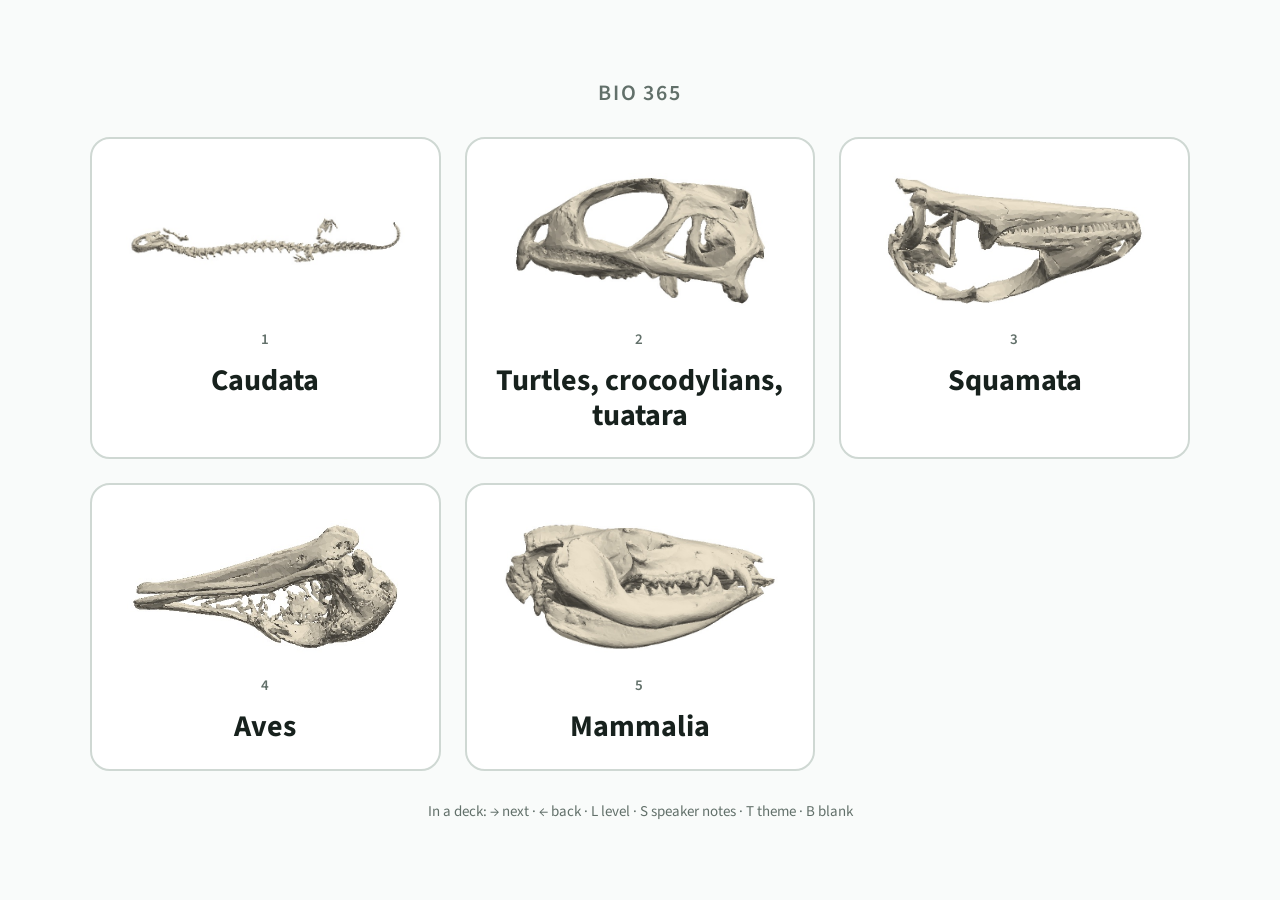
==== index.html @ a4aa0257 "Five BIO 365 lecture decks: Caudata, turtles/crocodylians/tuatara, Squamata, Aves, Mammalia Built on" ====
<!doctype html>
<html lang="en">
<head>
<meta charset="utf-8">
<meta name="viewport" content="width=device-width, initial-scale=1">
<title>BIO 365 lectures</title>
<meta name="description" content="Five lecture decks for BIO 365 comparative vertebrate anatomy: salamanders, turtles and crocodylians and tuatara, squamates, birds, mammals.">
<link rel="preconnect" href="https://fonts.googleapis.com">
<link rel="preconnect" href="https://fonts.gstatic.com" crossorigin>
<link rel="stylesheet" href="https://fonts.googleapis.com/css2?family=Source+Sans+3:wght@400;600;700&display=swap">
<style>
  :root { --board: #f9fbfa; --card: #ffffff; --ink: #17211d; --muted: #62706a; --rule: #cfd8d3; --accent-ink: #8a6100; color-scheme: light; }
  @media (prefers-color-scheme: dark) {
    :root:not([data-theme="light"]) { --board: #1b2823; --card: #24352e; --ink: #edece3; --muted: #919d97; --rule: #34463e; --accent-ink: #f5d76e; color-scheme: dark; }
  }
  :root[data-theme="dark"] { --board: #1b2823; --card: #24352e; --ink: #edece3; --muted: #919d97; --rule: #34463e; --accent-ink: #f5d76e; color-scheme: dark; }
  *, *::before, *::after { box-sizing: border-box; }
  html, body { margin: 0; min-height: 100%; }
  body { min-height: 100vh; display: grid; place-items: center; padding: 32px 16px; background: var(--board); color: var(--ink); font: 18px/1.4 "Source Sans 3", "Segoe UI", system-ui, sans-serif; }
  main { width: 100%; max-width: 1100px; }
  h1 { margin: 0 0 28px; font-weight: 600; font-size: 22px; letter-spacing: 0.08em; color: var(--muted); text-align: center; }
  .tiles { display: grid; grid-template-columns: repeat(auto-fit, minmax(300px, 1fr)); gap: 24px; }
  .tile { display: flex; flex-direction: column; align-items: center; gap: 14px; padding: 26px 22px 24px; color: var(--ink); text-decoration: none; background: var(--card); border: 2px solid var(--rule); border-radius: 20px; transition: border-color 0.2s, transform 0.2s; }
  .tile:hover { border-color: var(--accent-ink); transform: translateY(-2px); }
  .tile:focus-visible { outline: 3px solid var(--accent-ink); outline-offset: 3px; }
  .pic { height: 150px; width: 100%; display: grid; place-items: center; border-radius: 12px; background: #fff; }
  .pic img { max-height: 135px; max-width: 92%; object-fit: contain; }
  .n { font-weight: 600; font-size: 15px; letter-spacing: 0.08em; color: var(--muted); }
  .name { font-weight: 700; font-size: 30px; line-height: 1.15; text-align: center; }
  .keys { margin: 30px 0 0; font-size: 15px; color: var(--muted); text-align: center; }
  @media (prefers-reduced-motion: reduce) { .tile { transition: none; } .tile:hover { transform: none; } }
</style>
</head>
<body>
<main>
  <h1>BIO 365</h1>
  <nav class="tiles" aria-label="Lectures">
    <a class="tile" href="caudata/"><span class="pic"><img src="caudata/img/3D_MS_Cryptobranchus-skeleton-UF88726_view1_side.jpg" alt=""></span><span class="n">1</span><span class="name">Caudata</span></a>
    <a class="tile" href="reptiles/"><span class="pic"><img src="reptiles/img/3D_MS_Sphenodon-skull-UF11978_view1_side.jpg" alt=""></span><span class="n">2</span><span class="name">Turtles, crocodylians, tuatara</span></a>
    <a class="tile" href="squamata/"><span class="pic"><img src="squamata/img/3D_MS_Gekko-smithii-CAS9595_view1_side.jpg" alt=""></span><span class="n">3</span><span class="name">Squamata</span></a>
    <a class="tile" href="aves/"><span class="pic"><img src="aves/img/3D_MS_Struthio-ostrich-skull-OUVC10636_view1_side.jpg" alt=""></span><span class="n">4</span><span class="name">Aves</span></a>
    <a class="tile" href="mammalia/"><span class="pic"><img src="mammalia/img/3D_Didelphis-opossum-skull_view1_side.jpg" alt=""></span><span class="n">5</span><span class="name">Mammalia</span></a>
  </nav>
  <p class="keys">In a deck: → next · ← back · L level · S speaker notes · T theme · B blank</p>
</main>
</body>
</html>
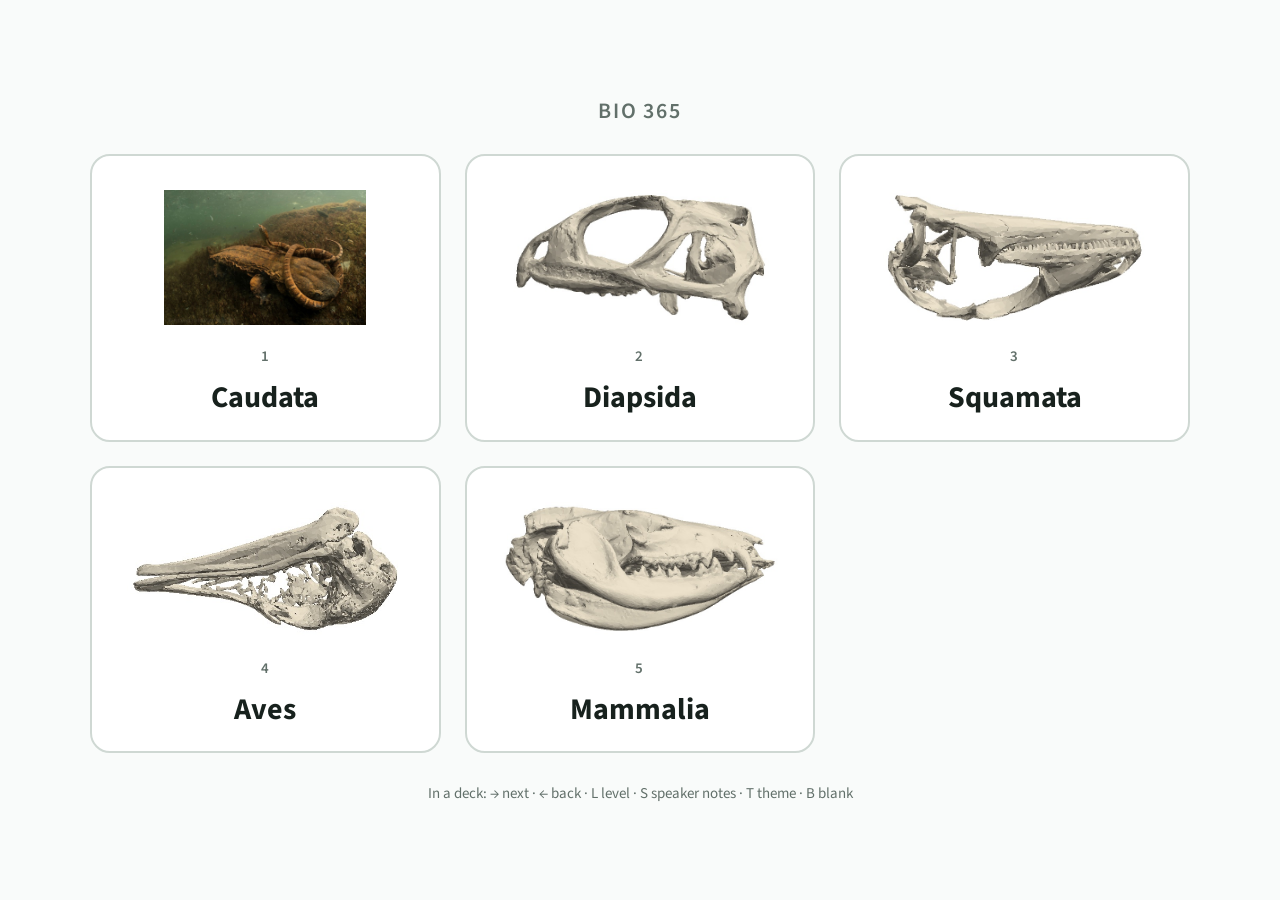
==== commit 642871e9: "Caudata: live 3D models and animal photos; resolved trees; reptiles deck renamed Diapsida - Caudata:" ====
--- a/index.html
+++ b/index.html
@@ -35,8 +35,8 @@
 <main>
   <h1>BIO 365</h1>
   <nav class="tiles" aria-label="Lectures">
-    <a class="tile" href="caudata/"><span class="pic"><img src="caudata/img/3D_MS_Cryptobranchus-skeleton-UF88726_view1_side.jpg" alt=""></span><span class="n">1</span><span class="name">Caudata</span></a>
-    <a class="tile" href="reptiles/"><span class="pic"><img src="reptiles/img/3D_MS_Sphenodon-skull-UF11978_view1_side.jpg" alt=""></span><span class="n">2</span><span class="name">Turtles, crocodylians, tuatara</span></a>
+    <a class="tile" href="caudata/"><span class="pic"><img src="caudata/img/ph_Cryptobranchus.jpg" alt=""></span><span class="n">1</span><span class="name">Caudata</span></a>
+    <a class="tile" href="diapsida/"><span class="pic"><img src="diapsida/img/3D_MS_Sphenodon-skull-UF11978_view1_side.jpg" alt=""></span><span class="n">2</span><span class="name">Diapsida</span></a>
     <a class="tile" href="squamata/"><span class="pic"><img src="squamata/img/3D_MS_Gekko-smithii-CAS9595_view1_side.jpg" alt=""></span><span class="n">3</span><span class="name">Squamata</span></a>
     <a class="tile" href="aves/"><span class="pic"><img src="aves/img/3D_MS_Struthio-ostrich-skull-OUVC10636_view1_side.jpg" alt=""></span><span class="n">4</span><span class="name">Aves</span></a>
     <a class="tile" href="mammalia/"><span class="pic"><img src="mammalia/img/3D_Didelphis-opossum-skull_view1_side.jpg" alt=""></span><span class="n">5</span><span class="name">Mammalia</span></a>
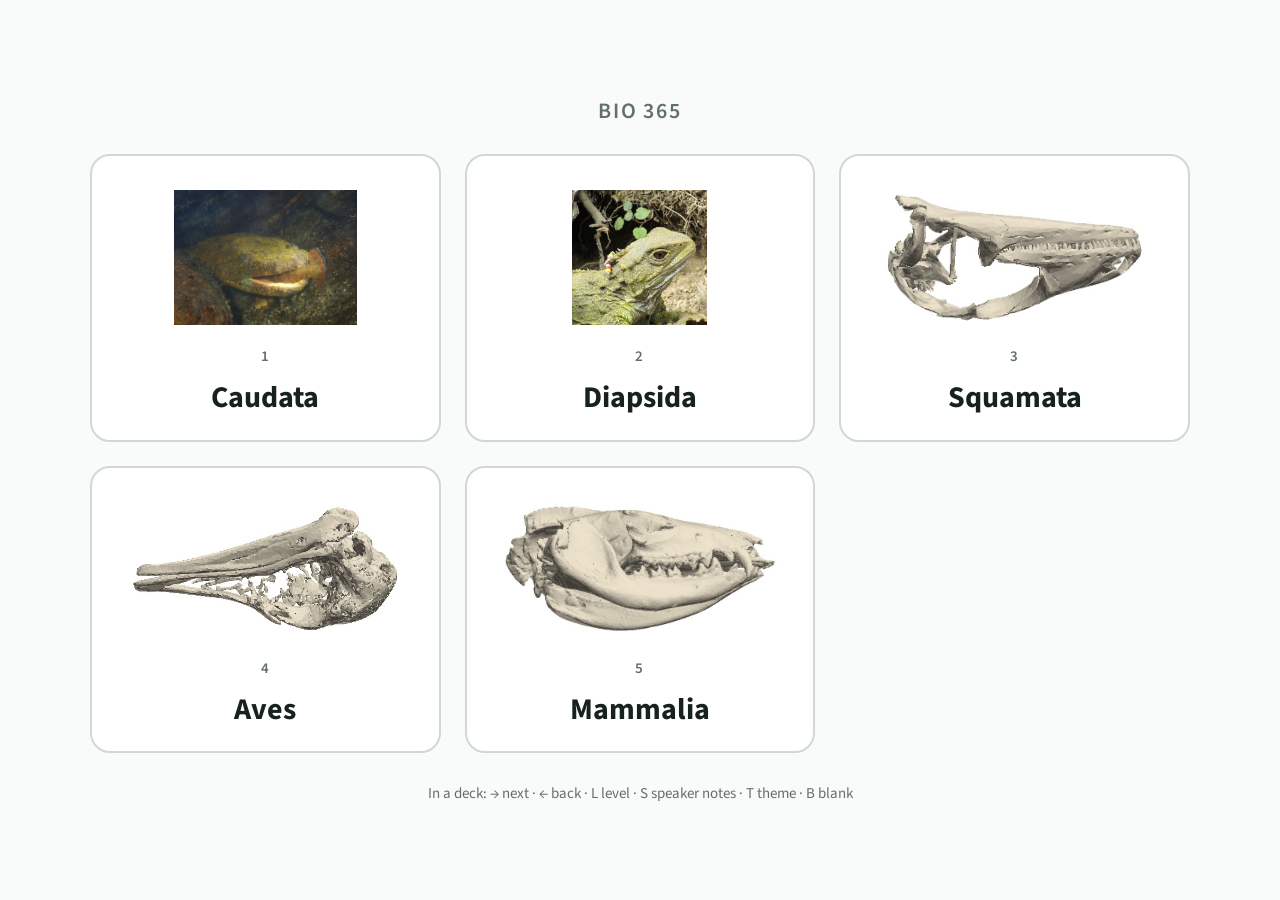
==== commit 83b60868: "Diapsida: live 3D models and animal photos; plate layout fixes - Sketchfab embeds replace the static" ====
--- a/index.html
+++ b/index.html
@@ -36,7 +36,7 @@
   <h1>BIO 365</h1>
   <nav class="tiles" aria-label="Lectures">
     <a class="tile" href="caudata/"><span class="pic"><img src="caudata/img/ph_Cryptobranchus.jpg" alt=""></span><span class="n">1</span><span class="name">Caudata</span></a>
-    <a class="tile" href="diapsida/"><span class="pic"><img src="diapsida/img/3D_MS_Sphenodon-skull-UF11978_view1_side.jpg" alt=""></span><span class="n">2</span><span class="name">Diapsida</span></a>
+    <a class="tile" href="diapsida/"><span class="pic"><img src="diapsida/img/ph_Sphenodon.jpg" alt=""></span><span class="n">2</span><span class="name">Diapsida</span></a>
     <a class="tile" href="squamata/"><span class="pic"><img src="squamata/img/3D_MS_Gekko-smithii-CAS9595_view1_side.jpg" alt=""></span><span class="n">3</span><span class="name">Squamata</span></a>
     <a class="tile" href="aves/"><span class="pic"><img src="aves/img/3D_MS_Struthio-ostrich-skull-OUVC10636_view1_side.jpg" alt=""></span><span class="n">4</span><span class="name">Aves</span></a>
     <a class="tile" href="mammalia/"><span class="pic"><img src="mammalia/img/3D_Didelphis-opossum-skull_view1_side.jpg" alt=""></span><span class="n">5</span><span class="name">Mammalia</span></a>
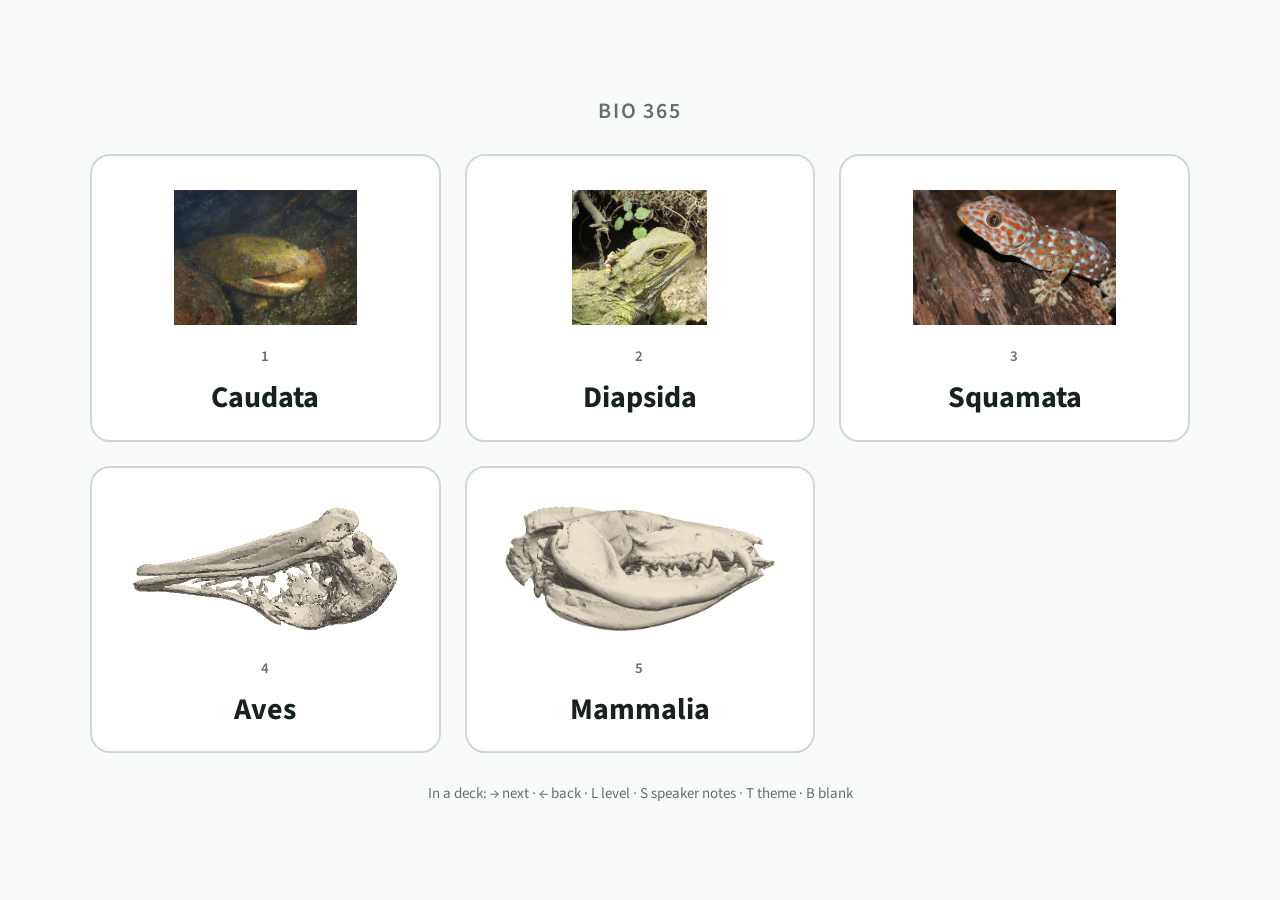
==== commit af5e6237: "Squamata: live 3D models and animal photos - Sketchfab embeds replace the static previews and Morpho" ====
--- a/index.html
+++ b/index.html
@@ -37,7 +37,7 @@
   <nav class="tiles" aria-label="Lectures">
     <a class="tile" href="caudata/"><span class="pic"><img src="caudata/img/ph_Cryptobranchus.jpg" alt=""></span><span class="n">1</span><span class="name">Caudata</span></a>
     <a class="tile" href="diapsida/"><span class="pic"><img src="diapsida/img/ph_Sphenodon.jpg" alt=""></span><span class="n">2</span><span class="name">Diapsida</span></a>
-    <a class="tile" href="squamata/"><span class="pic"><img src="squamata/img/3D_MS_Gekko-smithii-CAS9595_view1_side.jpg" alt=""></span><span class="n">3</span><span class="name">Squamata</span></a>
+    <a class="tile" href="squamata/"><span class="pic"><img src="squamata/img/ph_Gekko.jpg" alt=""></span><span class="n">3</span><span class="name">Squamata</span></a>
     <a class="tile" href="aves/"><span class="pic"><img src="aves/img/3D_MS_Struthio-ostrich-skull-OUVC10636_view1_side.jpg" alt=""></span><span class="n">4</span><span class="name">Aves</span></a>
     <a class="tile" href="mammalia/"><span class="pic"><img src="mammalia/img/3D_Didelphis-opossum-skull_view1_side.jpg" alt=""></span><span class="n">5</span><span class="name">Mammalia</span></a>
   </nav>
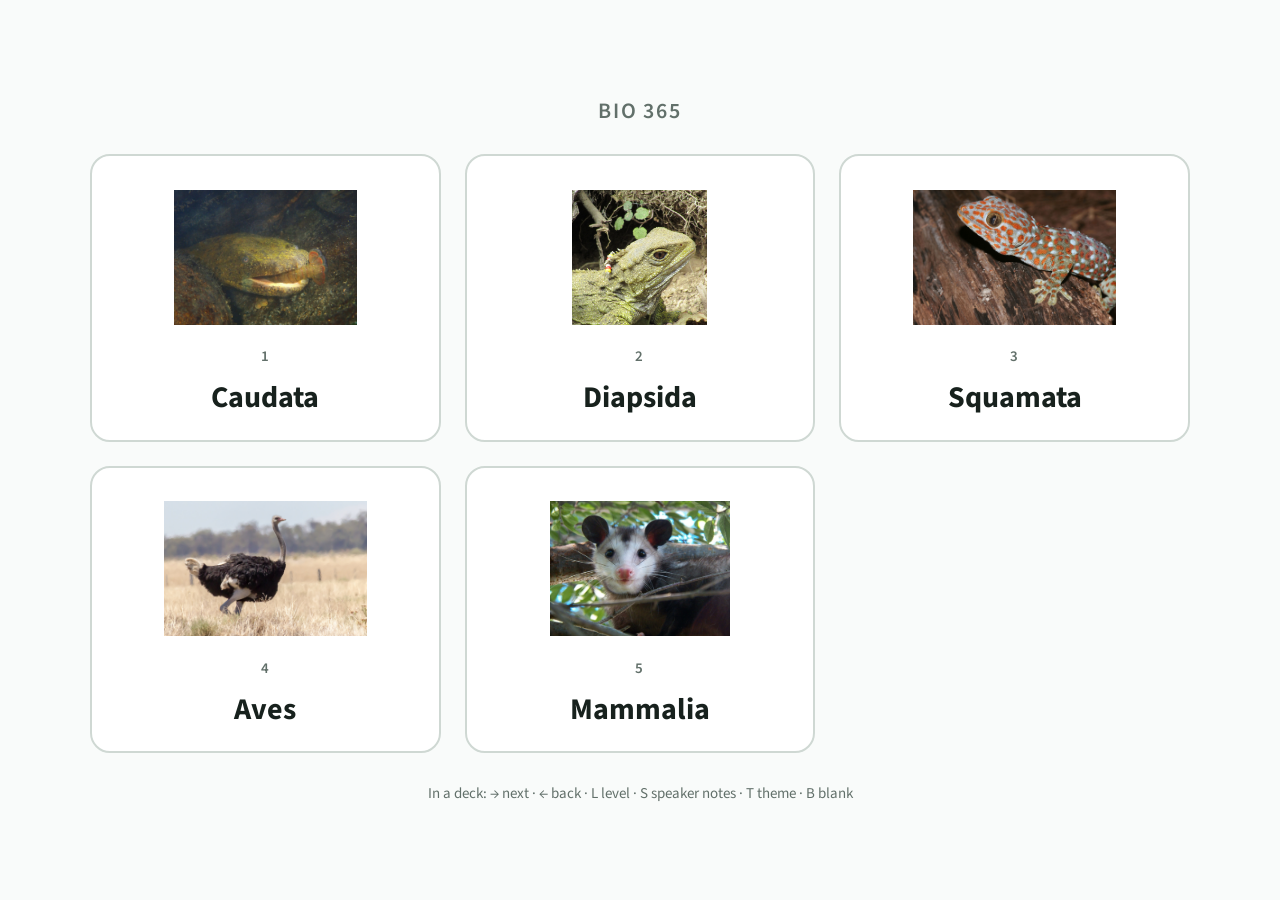
==== commit 2fd25f23: "Aves and Mammalia: live 3D models and animal photos - Sketchfab embeds replace every static preview " ====
--- a/index.html
+++ b/index.html
@@ -38,8 +38,8 @@
     <a class="tile" href="caudata/"><span class="pic"><img src="caudata/img/ph_Cryptobranchus.jpg" alt=""></span><span class="n">1</span><span class="name">Caudata</span></a>
     <a class="tile" href="diapsida/"><span class="pic"><img src="diapsida/img/ph_Sphenodon.jpg" alt=""></span><span class="n">2</span><span class="name">Diapsida</span></a>
     <a class="tile" href="squamata/"><span class="pic"><img src="squamata/img/ph_Gekko.jpg" alt=""></span><span class="n">3</span><span class="name">Squamata</span></a>
-    <a class="tile" href="aves/"><span class="pic"><img src="aves/img/3D_MS_Struthio-ostrich-skull-OUVC10636_view1_side.jpg" alt=""></span><span class="n">4</span><span class="name">Aves</span></a>
-    <a class="tile" href="mammalia/"><span class="pic"><img src="mammalia/img/3D_Didelphis-opossum-skull_view1_side.jpg" alt=""></span><span class="n">5</span><span class="name">Mammalia</span></a>
+    <a class="tile" href="aves/"><span class="pic"><img src="aves/img/ph_Struthio.jpg" alt=""></span><span class="n">4</span><span class="name">Aves</span></a>
+    <a class="tile" href="mammalia/"><span class="pic"><img src="mammalia/img/ph_Didelphis.jpg" alt=""></span><span class="n">5</span><span class="name">Mammalia</span></a>
   </nav>
   <p class="keys">In a deck: → next · ← back · L level · S speaker notes · T theme · B blank</p>
 </main>
